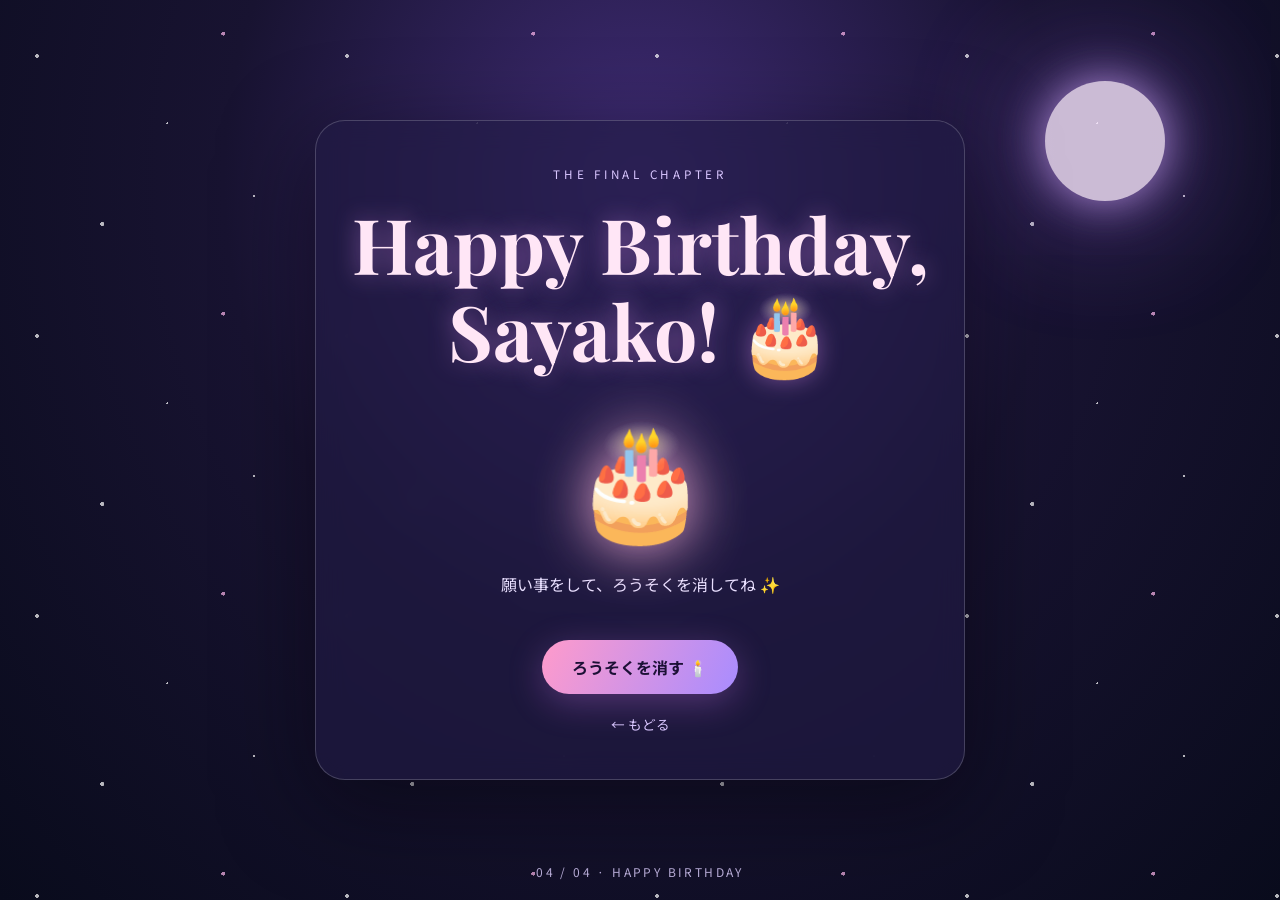
==== cake.html @ ce760d81 "Add files via upload" ====
<!doctype html><html lang="ja"><head><meta charset="utf-8"><meta name="viewport" content="width=device-width,initial-scale=1"><title>Happy Birthday, Sayako!</title><link rel="stylesheet" href="style.css"></head><body><div class="moon"></div><main class="container"><section class="panel"><div class="eyebrow">The final chapter</div><h1>Happy Birthday,<br>Sayako! 🎂</h1><div class="cake" id="cake">🎂</div><p id="prompt">願い事をして、ろうそくを消してね ✨</p><button class="button" id="blow">ろうそくを消す 🕯️</button><div id="ending" class="hidden"><h2>願いが叶いますように 💜</h2><p>さやこにとって、幸せいっぱいの一年になりますように。<br>これからもよろしくね。<br>— イフォ</p><a class="button" href="index.html">もう一度見る ↺</a></div><div><a class="back" href="letter.html">← もどる</a></div></section></main><div class="progress">04 / 04 · HAPPY BIRTHDAY</div><script src="effects.js"></script><script>document.getElementById('blow').onclick=()=>{document.getElementById('blow').classList.add('hidden');document.getElementById('prompt').classList.add('hidden');document.getElementById('cake').textContent='🍰';document.getElementById('ending').classList.remove('hidden');hearts(55)}</script></body></html>
---- style.css ----
@import url('https://fonts.googleapis.com/css2?family=Noto+Sans+JP:wght@400;500;700&family=Playfair+Display:wght@500;700&display=swap');
:root{--pink:#ffc7e9;--violet:#b69aff;--white:#fff7ff}*{box-sizing:border-box}body{margin:0;min-height:100vh;color:var(--white);font-family:'Noto Sans JP',sans-serif;background:radial-gradient(ellipse at 50% 20%,#402c76 0%,#181331 46%,#090b1c 100%);overflow-x:hidden}body:before{content:'';position:fixed;inset:0;pointer-events:none;background-image:radial-gradient(2px 2px at 12% 20%,white 95%,transparent),radial-gradient(2px 2px at 72% 12%,#ffb8ed 95%,transparent),radial-gradient(1px 1px at 82% 70%,white 95%,transparent),radial-gradient(2px 2px at 33% 80%,white 95%,transparent),radial-gradient(1px 1px at 54% 44%,white 95%,transparent);background-size:310px 280px;opacity:.7;animation:twinkle 5s ease-in-out infinite alternate}@keyframes twinkle{to{opacity:.28}}.moon{position:fixed;right:9%;top:9%;width:120px;height:120px;border-radius:50%;background:#f9e7ff;box-shadow:0 0 45px #d3a7ff,0 0 140px #9865e7;opacity:.8}.container{position:relative;z-index:1;min-height:100vh;display:flex;flex-direction:column;align-items:center;justify-content:center;text-align:center;padding:38px 22px}.panel{width:min(100%,650px);padding:44px 28px;border:1px solid #ffffff30;background:#211b43a8;backdrop-filter:blur(14px);border-radius:30px;box-shadow:0 25px 90px #05030b80;animation:rise .8s both}@keyframes rise{from{opacity:0;transform:translateY(22px)}to{opacity:1;transform:translateY(0)}}.eyebrow{letter-spacing:.32em;text-transform:uppercase;color:#d9c6ff;font-size:.73rem}h1{font-family:'Playfair Display',serif;font-size:clamp(2.4rem,8vw,4.8rem);line-height:1.13;margin:18px 0;color:#ffe6f6;text-shadow:0 0 24px #d68bea75}h2{font-size:clamp(1.55rem,5vw,2.4rem);font-weight:500;color:#ffe6f6}p{line-height:2;font-size:1rem;color:#e9e0ff}.button{display:inline-block;margin-top:24px;background:linear-gradient(115deg,#ff9bcb,#a88cff);color:#1c1036;text-decoration:none;border:0;border-radius:99px;padding:15px 30px;font:700 1rem 'Noto Sans JP',sans-serif;cursor:pointer;box-shadow:0 9px 35px #bd70dd55;transition:transform .2s}.button:hover{transform:translateY(-3px)}.small{font-size:.8rem;color:#bcb0dc}.gift{font-size:110px;cursor:pointer;display:inline-block;filter:drop-shadow(0 0 35px #d79bff);animation:float 2.8s ease-in-out infinite;user-select:none;border:0;background:transparent}@keyframes float{50%{transform:translateY(-12px) rotate(4deg)}}.hidden{display:none!important}.letter{background:#fff4ee;color:#60415d;padding:28px;border-radius:8px;text-align:left;box-shadow:0 10px 45px #0005;transform:rotate(-1deg)}.letter p{color:#60415d;line-height:2.25}.cake{font-size:110px;filter:drop-shadow(0 0 30px #ffb6de)}.heart{position:fixed;pointer-events:none;z-index:4;animation:up 3s forwards;font-size:23px}@keyframes up{to{transform:translateY(-110vh) rotate(25deg);opacity:0}}.progress{position:fixed;bottom:20px;left:0;right:0;text-align:center;color:#bcb0dc;font-size:.75rem;letter-spacing:.2em}.nav{display:flex;gap:14px;justify-content:center;flex-wrap:wrap}.back{color:#d9c6ff;text-decoration:none;display:inline-block;margin-top:20px;font-size:.85rem}@media(max-width:500px){.panel{padding:34px 19px}.moon{width:72px;height:72px;right:7%;top:7%}.gift,.cake{font-size:85px}}
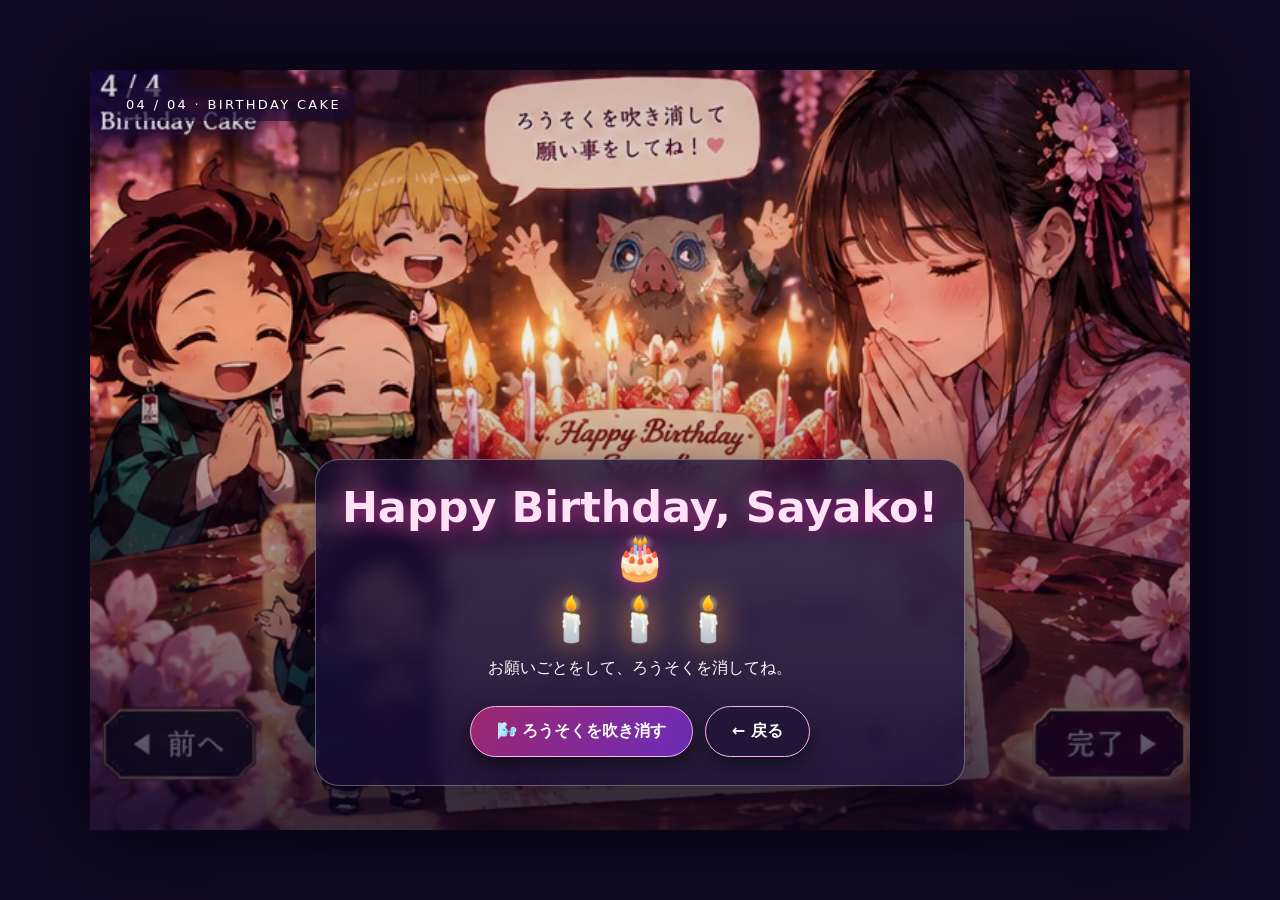
==== commit 1438794b: "Add files via upload" ====
--- a/cake.html
+++ b/cake.html
@@ -1 +1 @@
-<!doctype html><html lang="ja"><head><meta charset="utf-8"><meta name="viewport" content="width=device-width,initial-scale=1"><title>Happy Birthday, Sayako!</title><link rel="stylesheet" href="style.css"></head><body><div class="moon"></div><main class="container"><section class="panel"><div class="eyebrow">The final chapter</div><h1>Happy Birthday,<br>Sayako! 🎂</h1><div class="cake" id="cake">🎂</div><p id="prompt">願い事をして、ろうそくを消してね ✨</p><button class="button" id="blow">ろうそくを消す 🕯️</button><div id="ending" class="hidden"><h2>願いが叶いますように 💜</h2><p>さやこにとって、幸せいっぱいの一年になりますように。<br>これからもよろしくね。<br>— イフォ</p><a class="button" href="index.html">もう一度見る ↺</a></div><div><a class="back" href="letter.html">← もどる</a></div></section></main><div class="progress">04 / 04 · HAPPY BIRTHDAY</div><script src="effects.js"></script><script>document.getElementById('blow').onclick=()=>{document.getElementById('blow').classList.add('hidden');document.getElementById('prompt').classList.add('hidden');document.getElementById('cake').textContent='🍰';document.getElementById('ending').classList.remove('hidden');hearts(55)}</script></body></html>
+<!doctype html><html lang="ja"><head><title>Birthday Cake | Sayako Birthday</title><meta charset="utf-8"><meta name="viewport" content="width=device-width,initial-scale=1"><meta name="theme-color" content="#170b2d"><link rel="stylesheet" href="style.css"><script src="script.js" defer></script></head><body><main class="scene cake"><div class="top">04 / 04 · BIRTHDAY CAKE</div><section class="panel"><h1>Happy Birthday, Sayako! 🎂</h1><div id="flame" class="candles">🕯️ 🕯️ 🕯️</div><p>お願いごとをして、ろうそくを消してね。</p><button class="btn" id="blowBtn" onclick="blow()">🌬️ ろうそくを吹き消す</button><div id="ending" class="hidden"><div class="message"><p>さやこさん、お誕生日おめでとう。<br>これからも、たくさん笑って、一緒に幸せな時間を過ごそうね。</p><p class="sign">イフォより 💜</p></div><a class="btn" href="index.html">🌸 もう一度見る</a></div><a class="btn secondary" href="letter.html">← 戻る</a></section></main></body></html>
--- a/style.css
+++ b/style.css
@@ -1,2 +1 @@
-@import url('https://fonts.googleapis.com/css2?family=Noto+Sans+JP:wght@400;500;700&family=Playfair+Display:wght@500;700&display=swap');
-:root{--pink:#ffc7e9;--violet:#b69aff;--white:#fff7ff}*{box-sizing:border-box}body{margin:0;min-height:100vh;color:var(--white);font-family:'Noto Sans JP',sans-serif;background:radial-gradient(ellipse at 50% 20%,#402c76 0%,#181331 46%,#090b1c 100%);overflow-x:hidden}body:before{content:'';position:fixed;inset:0;pointer-events:none;background-image:radial-gradient(2px 2px at 12% 20%,white 95%,transparent),radial-gradient(2px 2px at 72% 12%,#ffb8ed 95%,transparent),radial-gradient(1px 1px at 82% 70%,white 95%,transparent),radial-gradient(2px 2px at 33% 80%,white 95%,transparent),radial-gradient(1px 1px at 54% 44%,white 95%,transparent);background-size:310px 280px;opacity:.7;animation:twinkle 5s ease-in-out infinite alternate}@keyframes twinkle{to{opacity:.28}}.moon{position:fixed;right:9%;top:9%;width:120px;height:120px;border-radius:50%;background:#f9e7ff;box-shadow:0 0 45px #d3a7ff,0 0 140px #9865e7;opacity:.8}.container{position:relative;z-index:1;min-height:100vh;display:flex;flex-direction:column;align-items:center;justify-content:center;text-align:center;padding:38px 22px}.panel{width:min(100%,650px);padding:44px 28px;border:1px solid #ffffff30;background:#211b43a8;backdrop-filter:blur(14px);border-radius:30px;box-shadow:0 25px 90px #05030b80;animation:rise .8s both}@keyframes rise{from{opacity:0;transform:translateY(22px)}to{opacity:1;transform:translateY(0)}}.eyebrow{letter-spacing:.32em;text-transform:uppercase;color:#d9c6ff;font-size:.73rem}h1{font-family:'Playfair Display',serif;font-size:clamp(2.4rem,8vw,4.8rem);line-height:1.13;margin:18px 0;color:#ffe6f6;text-shadow:0 0 24px #d68bea75}h2{font-size:clamp(1.55rem,5vw,2.4rem);font-weight:500;color:#ffe6f6}p{line-height:2;font-size:1rem;color:#e9e0ff}.button{display:inline-block;margin-top:24px;background:linear-gradient(115deg,#ff9bcb,#a88cff);color:#1c1036;text-decoration:none;border:0;border-radius:99px;padding:15px 30px;font:700 1rem 'Noto Sans JP',sans-serif;cursor:pointer;box-shadow:0 9px 35px #bd70dd55;transition:transform .2s}.button:hover{transform:translateY(-3px)}.small{font-size:.8rem;color:#bcb0dc}.gift{font-size:110px;cursor:pointer;display:inline-block;filter:drop-shadow(0 0 35px #d79bff);animation:float 2.8s ease-in-out infinite;user-select:none;border:0;background:transparent}@keyframes float{50%{transform:translateY(-12px) rotate(4deg)}}.hidden{display:none!important}.letter{background:#fff4ee;color:#60415d;padding:28px;border-radius:8px;text-align:left;box-shadow:0 10px 45px #0005;transform:rotate(-1deg)}.letter p{color:#60415d;line-height:2.25}.cake{font-size:110px;filter:drop-shadow(0 0 30px #ffb6de)}.heart{position:fixed;pointer-events:none;z-index:4;animation:up 3s forwards;font-size:23px}@keyframes up{to{transform:translateY(-110vh) rotate(25deg);opacity:0}}.progress{position:fixed;bottom:20px;left:0;right:0;text-align:center;color:#bcb0dc;font-size:.75rem;letter-spacing:.2em}.nav{display:flex;gap:14px;justify-content:center;flex-wrap:wrap}.back{color:#d9c6ff;text-decoration:none;display:inline-block;margin-top:20px;font-size:.85rem}@media(max-width:500px){.panel{padding:34px 19px}.moon{width:72px;height:72px;right:7%;top:7%}.gift,.cake{font-size:85px}}
+*{box-sizing:border-box}html,body{margin:0;min-height:100%;font-family:"Yu Gothic","Hiragino Kaku Gothic ProN",system-ui,sans-serif;color:#fff;background:#100b24}body{min-height:100svh;display:grid;place-items:center;overflow-x:hidden}.scene{position:relative;isolation:isolate;width:min(100%,1100px);min-height:min(100svh,760px);display:flex;flex-direction:column;align-items:center;justify-content:flex-end;padding:28px 18px 44px;text-align:center;background-position:center;background-size:cover;box-shadow:0 0 80px #05020d}.scene:before{content:"";position:absolute;inset:0;z-index:-1;background:linear-gradient(180deg,rgba(12,4,35,.17),rgba(12,4,35,.05) 35%,rgba(12,4,35,.8) 100%)}.welcome{background-image:url('assets/welcome.webp')}.gift{background-image:url('assets/gift.webp')}.letter{background-image:url('assets/letter.webp')}.cake{background-image:url('assets/cake.webp')}.top{position:absolute;top:18px;left:22px;font-size:13px;letter-spacing:.18em;background:#1b0b32a8;padding:9px 14px;border-radius:30px}.panel{width:min(100%,650px);padding:22px 20px;border:1px solid #ffffff50;border-radius:24px;background:#180d35bd;backdrop-filter:blur(10px);box-shadow:0 16px 50px #0006;animation:rise .9s both}h1{font-size:clamp(25px,5vw,43px);margin:0 0 10px;color:#ffe2f6;text-shadow:0 2px 18px #a32485}p{line-height:1.9;margin:8px 0 17px}.btn{display:inline-block;cursor:pointer;text-decoration:none;border:1px solid #ffb6e5;border-radius:100px;padding:14px 26px;margin:6px;background:linear-gradient(120deg,#9d276d,#6b2dba);color:white;font-size:16px;font-weight:700;box-shadow:0 8px 25px #0008;transition:transform .2s}.btn:hover{transform:translateY(-3px)}.secondary{background:#211538}.hidden{display:none!important}.message{font-size:clamp(14px,2.5vw,18px);background:#fff3e9;color:#53304b;border-radius:16px;padding:22px;text-align:left;line-height:2;animation:rise 1.2s both}.message p{margin:0 0 12px}.sign{text-align:right!important}.candles{font-size:44px;filter:drop-shadow(0 0 16px #ffa451);animation:glow .8s infinite alternate}.petal{position:fixed;top:-20px;pointer-events:none;z-index:10;animation:fall linear forwards}@keyframes fall{to{transform:translateY(110vh) rotate(500deg);opacity:0}}@keyframes rise{from{opacity:0;transform:translateY(25px)}to{opacity:1;transform:translateY(0)}}@keyframes glow{to{filter:drop-shadow(0 0 30px #ffe783)}}@media(max-width:600px){.scene{min-height:100svh;background-position:center}.panel{padding:17px 14px}.message{padding:14px}.btn{padding:13px 20px}}@media(prefers-reduced-motion:reduce){*,*:before,*:after{animation:none!important;transition:none!important}}
